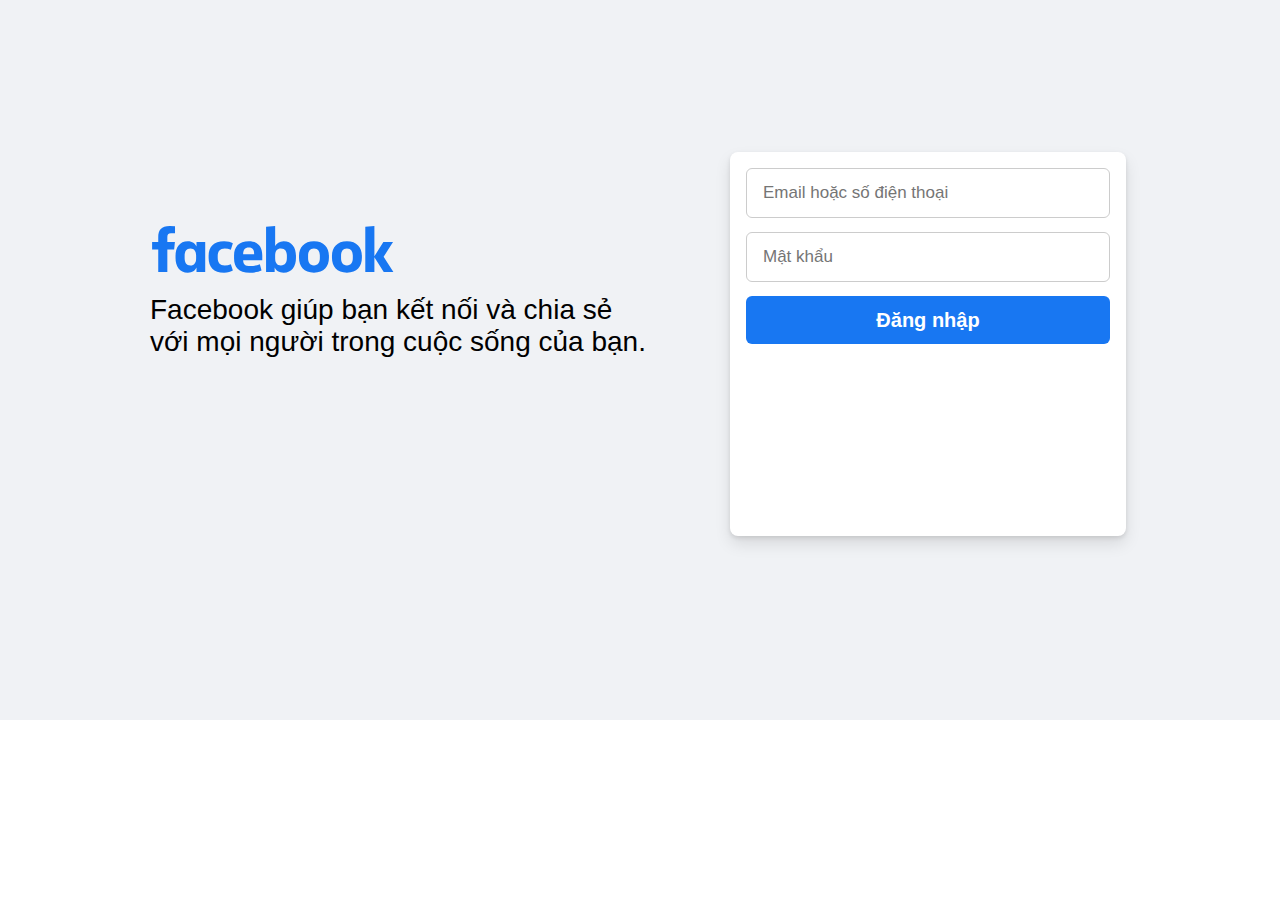
==== index.html @ 03aedb8f "login" ====
<!DOCTYPE html>
<html lang="en">
<head>
    <meta charset="UTF-8">
    <meta http-equiv="X-UA-Compatible" content="IE=edge">
    <meta name="viewport" content="width=device-width, initial-scale=1.0">
    <link rel="icon" type="image/x-icon" href="./img/icon.webp">
    <link rel="stylesheet" href="./style/login.css">
    <title>Facebook - Đăng nhập hoặc đăng kí</title>
</head>
<body>
    <main>
        <div class="fb-content">
            <div class="content-center">
                <div class="title">
                    <img src="./img/facebookBlue.svg" alt="Facebook">
                    <h2>Facebook giúp bạn kết nối và chia sẻ với mọi người trong cuộc sống của bạn.</h2>
                </div>
                <div class="login-form">
                    <form>
                        <div class="input-form">
                            <input type="text" placeholder="Email hoặc số điện thoại">
                        </div>
                        <div class="input-form">
                            <input type="password" placeholder="Mật khẩu">
                        </div>
                        <div class="submit">
                            <button type="submit">Đăng nhập</button>
                        </div>
                    </form>
                </div>
            </div>
        </div>
    </main>
</body>
</html>
---- style/login.css ----
*{
    margin: 0;
    padding: 0;
}
:root{
    --color-bg: rgb(240, 242, 245);
    --mau-chu-dao: #1877f2;
}
.fb-content{
    display: flex;
    height: 720px;
    background-color: var(--color-bg);
}
.fb-content .content-center{
    display: flex;
    width: 980px;
    height: 496px;
    padding: 20px 0px;
    margin: auto;
}
.title{
    width: 580px;
}
.title img{
    height: 106px;
    margin: -28px;
    padding: 112px 0px 16px 0px;
}
.title h2{
    font-size: 28px;
    font-weight: normal;
    font-family: Arial, Helvetica, sans-serif;
    width: 500px;
}
.login-form{
    width: 396px;
    height: 350px;
    background-color: #ffff;
    box-shadow: 0 2px 4px rgb(0 0 0 / 10%), 0 8px 16px rgb(0 0 0 / 10%);
    border-radius: 8px;
    margin-top: 40px;
    padding-top: 10px;
    padding-bottom: 24px;
}
.login-form .input-form{
    height: 52px;
    padding: 6px 0px;
    text-align: center;
}
.login-form .input-form > input{
    width: 330px;
    padding: 14px 16px;
    border: 1px solid #ccc;
    border-radius: 6px;
    font-size: 17px;
}
input[type=text]:focus {
    border: 1px solid var(--mau-chu-dao);
    outline: none;
}
input[type=password]:focus {
    border: 1px solid var(--mau-chu-dao);
    outline: none;
}

.login-form .submit{
    padding-top: 6px;
    text-align: center;
}
.login-form .submit button{
    background-color: var(--mau-chu-dao);
    color: #ffff;
    font-size: 20px;
    line-height: 48px;
    border: none;
    border-radius: 6px;
    width: 364px;
    font-weight: bold;
}
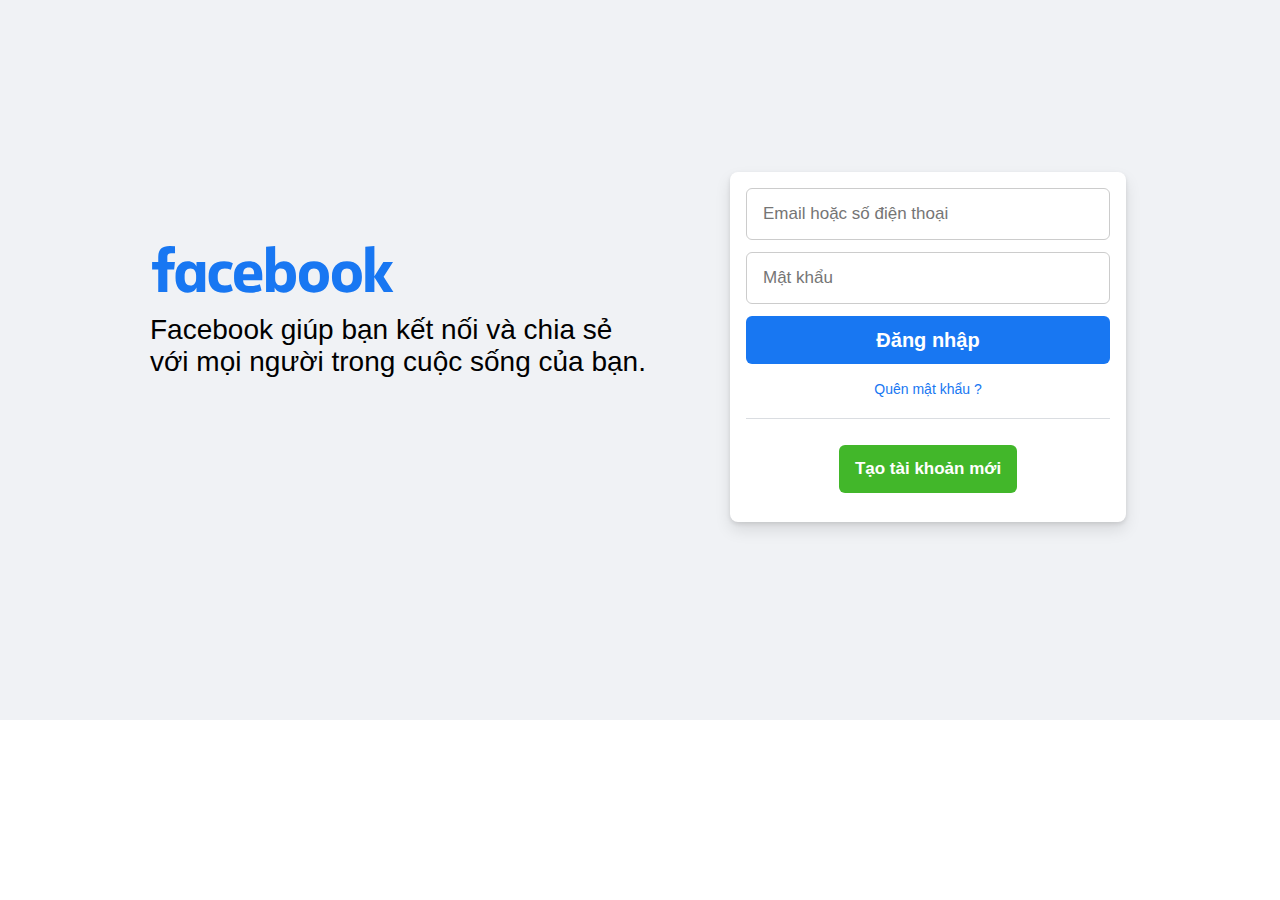
==== commit fd4ff74d: "login v1.1" ====
--- a/index.html
+++ b/index.html
@@ -18,19 +18,29 @@
                 </div>
                 <div class="login-form">
                     <form>
-                        <div class="input-form">
+                        <div class="box-input-form">
                             <input type="text" placeholder="Email hoặc số điện thoại">
                         </div>
-                        <div class="input-form">
+                        <div class="box-input-form">
                             <input type="password" placeholder="Mật khẩu">
                         </div>
-                        <div class="submit">
+                        <div class="box-submit">
                             <button type="submit">Đăng nhập</button>
+                        </div>
+                        <div class="box-forget-pass">
+                            <a href="#" class="forget-pass">Quên mật khẩu ?</a>
+                        </div>
+                        <div class="break">
+                            <hr>
+                        </div>
+                        <div class="box-register">
+                            <a href="#" class="register">Tạo tài khoản mới</a>
                         </div>
                     </form>
                 </div>
             </div>
         </div>
+        
     </main>
 </body>
 </html>--- a/style/login.css
+++ b/style/login.css
@@ -1,6 +1,8 @@
 *{
     margin: 0;
     padding: 0;
+    font-family: Arial, Helvetica, sans-serif;
+    box-sizing: border-box;
 }
 :root{
     --color-bg: rgb(240, 242, 245);
@@ -25,6 +27,7 @@
     height: 106px;
     margin: -28px;
     padding: 112px 0px 16px 0px;
+    box-sizing: unset;
 }
 .title h2{
     font-size: 28px;
@@ -39,16 +42,15 @@
     box-shadow: 0 2px 4px rgb(0 0 0 / 10%), 0 8px 16px rgb(0 0 0 / 10%);
     border-radius: 8px;
     margin-top: 40px;
-    padding-top: 10px;
-    padding-bottom: 24px;
+    padding: 10px 16px 24px 16px;
 }
-.login-form .input-form{
-    height: 52px;
+.login-form .box-input-form{
     padding: 6px 0px;
     text-align: center;
 }
-.login-form .input-form > input{
-    width: 330px;
+.login-form .box-input-form input{
+    width: 100%;
+    height: 52px;
     padding: 14px 16px;
     border: 1px solid #ccc;
     border-radius: 6px;
@@ -63,17 +65,51 @@
     outline: none;
 }
 
-.login-form .submit{
+.login-form .box-submit{
     padding-top: 6px;
     text-align: center;
 }
-.login-form .submit button{
+.login-form .box-submit button{
     background-color: var(--mau-chu-dao);
     color: #ffff;
+    width: 100%;
     font-size: 20px;
     line-height: 48px;
     border: none;
     border-radius: 6px;
-    width: 364px;
     font-weight: bold;
+}
+.login-form .box-forget-pass{
+    margin-top: 16px;
+    text-align: center;
+}
+.login-form .box-forget-pass .forget-pass{
+    font-size: 14px;
+    font-weight: 500;
+    color: var(--mau-chu-dao);
+    text-decoration: none;
+}
+.login-form .break{
+    margin: 20px 0px;
+}
+.login-form .break hr{
+    background-color: #dadde1;
+    height: 1px;
+    border: none;
+}
+.login-form .box-register{
+    padding-top: 6px;
+    text-align: center;
+}
+.login-form .box-register .register{
+    display: inline-block;
+    text-decoration: none;
+    font-size: 17px;
+    font-weight: bold;
+    padding: 0px 16px;
+    background-color: #42b72a;
+    color: #fff;
+    height: 48px;
+    line-height: 48px;
+    border-radius: 6px;
 }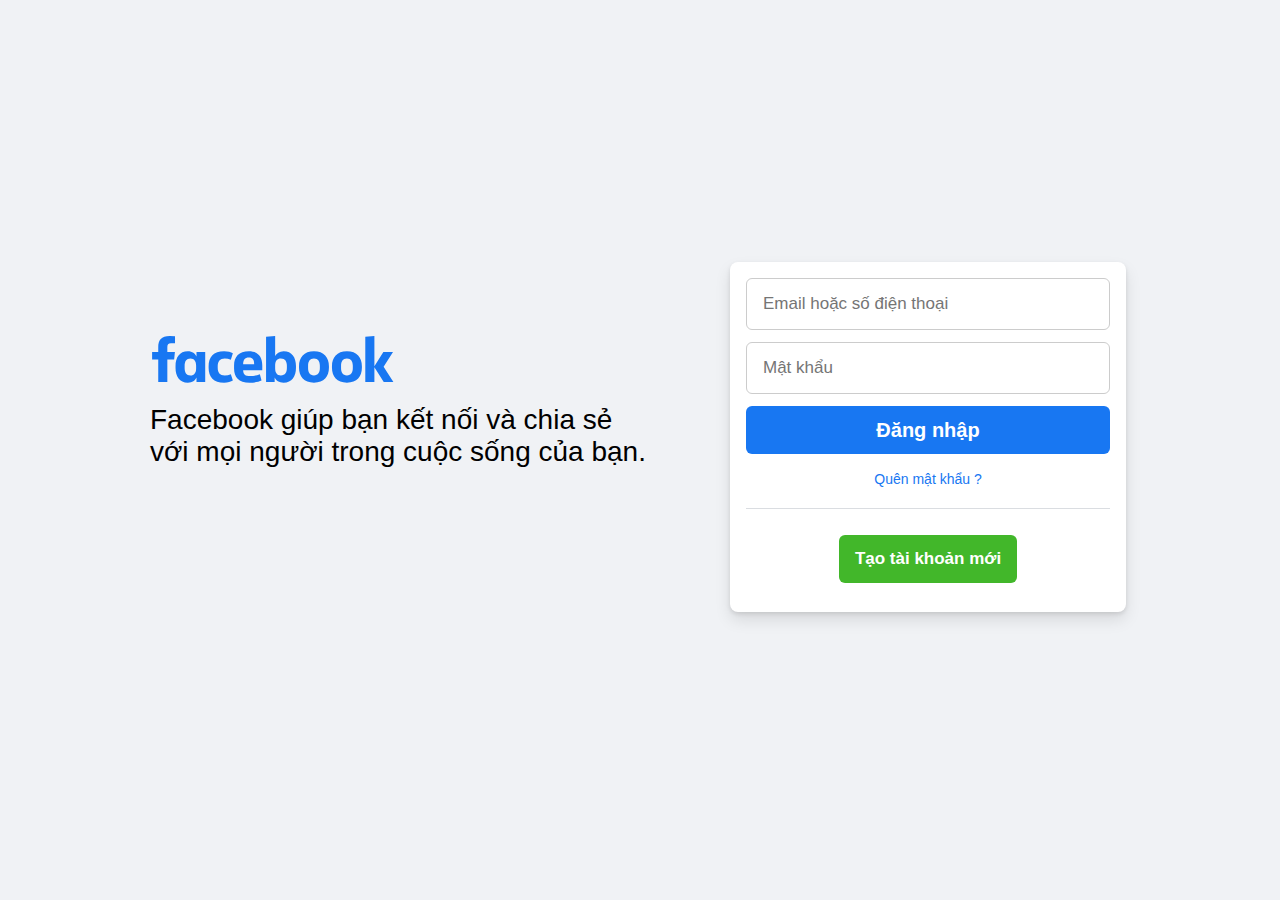
==== commit 1acb0b2c: "finish header+nav" ====
--- a/index.html
+++ b/index.html
@@ -17,15 +17,15 @@
                     <h2>Facebook giúp bạn kết nối và chia sẻ với mọi người trong cuộc sống của bạn.</h2>
                 </div>
                 <div class="login-form">
-                    <form>
+                    <form action="./home.html">
                         <div class="box-input-form">
-                            <input type="text" placeholder="Email hoặc số điện thoại">
+                            <input type="text" placeholder="Email hoặc số điện thoại" class="account" required>
                         </div>
                         <div class="box-input-form">
-                            <input type="password" placeholder="Mật khẩu">
+                            <input type="password" placeholder="Mật khẩu" class="pass" required>
                         </div>
-                        <div class="box-submit">
-                            <button type="submit">Đăng nhập</button>
+                        <div class="box-btn-login">
+                            <button class="btn-login" type="submit">Đăng nhập</button>
                         </div>
                         <div class="box-forget-pass">
                             <a href="#" class="forget-pass">Quên mật khẩu ?</a>
@@ -34,13 +34,130 @@
                             <hr>
                         </div>
                         <div class="box-register">
-                            <a href="#" class="register">Tạo tài khoản mới</a>
+                            <a href="#show-dialog" class="register">Tạo tài khoản mới</a>
                         </div>
                     </form>
                 </div>
             </div>
         </div>
-        
+
+        <!-- dialog -->
+        <div id="show-dialog" class="dialog">
+            <div class="box-dialog">
+                <div class="box-title-register">
+                    <h3>Đăng ký</h3>
+                    <p>Nhanh chóng và dễ dàng.</p>
+                    <a href="#" class="close-dialog">&times;</a>
+                </div>
+                <div class="box-form-register">
+                    <form>
+                        <div class="box-fullname">
+                            <div>
+                                <input type="text" placeholder="Họ" class="lastname">
+                            </div>
+                            <div>
+                                <input type="text" placeholder="Tên">
+                            </div>
+                        </div>
+                        <div class="box-new-acount">
+                            <input type="text" placeholder="Số di động hoặc email" id="">
+                        </div>
+                        <div class="box-new-acount">
+                            <input type="password" placeholder="Mật khẩu mới">
+                        </div>
+                        <div class="box-lable">Ngày sinh</div>
+                        <div class="box-birthday">
+                            <div>
+                                <select class="day">
+                                    <option>1</option>
+                                    <option>2</option>
+                                    <option>3</option>
+                                    <option>4</option>
+                                    <option>5</option>
+                                    <option>6</option>
+                                    <option>7</option>
+                                    <option>8</option>
+                                    <option>9</option>
+                                    <option>10</option>
+                                    <option>11</option>
+                                    <option>12</option>
+                                    <option>13</option>
+                                    <option>14</option>
+                                    <option>15</option>
+                                    <option>16</option>
+                                    <option>17</option>
+                                    <option>18</option>
+                                    <option>19</option>
+                                    <option>20</option>
+                                    <option>21</option>
+                                    <option>22</option>
+                                    <option>23</option>
+                                    <option>24</option>
+                                    <option>25</option>
+                                    <option>26</option>
+                                    <option>27</option>
+                                    <option>28</option>
+                                    <option>29</option>
+                                    <option>30</option>
+                                    <option>31</option>
+                                </select>
+                            </div>
+                            <div>
+                                <select class="month">
+                                    <option >Tháng 1</option>
+                                    <option >Tháng 2</option>
+                                    <option >Tháng 3</option>
+                                    <option >Tháng 4</option>
+                                    <option >Tháng 5</option>
+                                    <option >Tháng 6</option>
+                                    <option >Tháng 7</option>
+                                    <option >Tháng 8</option>
+                                    <option >Tháng 9</option>
+                                    <option >Tháng 10</option>
+                                    <option >Tháng 11</option>
+                                    <option >Tháng 12</option>
+                                </select>
+                            </div>
+                            <div>
+                                <select class="year">
+                                    <option>2010</option>
+                                    <option>2009</option>
+                                    <option>2008</option>
+                                    <option>2007</option>
+                                    <option>2006</option>
+                                    <option>2005</option>
+                                    <option>2004</option>
+                                    <option>2003</option>
+                                    <option>2002</option>
+                                    <option>2001</option>
+                                </select>
+                            </div>
+                        </div>
+                        <div class="box-lable">Giới tính</div>
+                        <div class="box-gender">
+                            <div>
+                                <label for="female">Nữ</label>
+                                <input type="radio" name="gender" id="female">
+                            </div>
+                            <div>
+                                <label for="male">Nam</label>
+                                <input type="radio" name="gender" id="male">
+                            </div>
+                            <div>
+                                <label for="other">Khác</label>
+                                <input type="radio" name="gender" id="other">
+                            </div>
+                        </div>
+                        <p class="info-fb">Người dùng dịch vụ của chúng tôi có thể đã tải thông tin liên hệ của bạn lên Facebook. <a href="#show-dialog">Tìm hiểu thêm.</a></p>
+                        <p>Bằng cách nhấp vào Đăng ký, bạn đồng ý với Điều khoản, Chính sách quyền riêng tư và Chính sách cookie của chúng tôi. Bạn có thể nhận được thông báo của chúng tôi qua SMS và hủy nhận bất kỳ lúc nào.</p>
+                        <div class="box-btn-register">
+                            <button type="submit" class="btn-register">Đăng ký</button>
+                        </div>
+                    </form>
+                </div>
+            </div>
+        </div>
+        <!-- end dialog -->
     </main>
 </body>
 </html>--- a/style/login.css
+++ b/style/login.css
@@ -7,18 +7,27 @@
 :root{
     --color-bg: rgb(240, 242, 245);
     --mau-chu-dao: #1877f2;
+    --mau-boder: #dadde1;
+    --mau-chu-chu-form: #606770;
 }
 .fb-content{
-    display: flex;
-    height: 720px;
+    /* position: relative; */
+    display: flex;
+    justify-content: center;
+    align-items: center;
+    height: 100vh;
     background-color: var(--color-bg);
 }
 .fb-content .content-center{
+    /* position: absolute; */
+    /* top: 50%;
+    left: 50%;
+    transform: translate(-50%, -50%); */
     display: flex;
     width: 980px;
     height: 496px;
     padding: 20px 0px;
-    margin: auto;
+    /* margin: auto; */
 }
 .title{
     width: 580px;
@@ -56,20 +65,20 @@
     border-radius: 6px;
     font-size: 17px;
 }
-input[type=text]:focus {
+input[class=account]:focus {
     border: 1px solid var(--mau-chu-dao);
     outline: none;
 }
-input[type=password]:focus {
+input[class=pass]:focus {
     border: 1px solid var(--mau-chu-dao);
     outline: none;
 }
 
-.login-form .box-submit{
+.login-form .box-btn-login{
     padding-top: 6px;
     text-align: center;
 }
-.login-form .box-submit button{
+.login-form .box-btn-login .btn-login{
     background-color: var(--mau-chu-dao);
     color: #ffff;
     width: 100%;
@@ -79,6 +88,10 @@
     border-radius: 6px;
     font-weight: bold;
 }
+.login-form .box-btn-login .btn-login:hover{
+    background-color: #166fe5;
+    cursor: pointer;
+}
 .login-form .box-forget-pass{
     margin-top: 16px;
     text-align: center;
@@ -93,7 +106,7 @@
     margin: 20px 0px;
 }
 .login-form .break hr{
-    background-color: #dadde1;
+    background-color: var(--mau-boder);
     height: 1px;
     border: none;
 }
@@ -112,4 +125,151 @@
     height: 48px;
     line-height: 48px;
     border-radius: 6px;
-}+}
+
+/* dialog register */
+
+.dialog{
+    position: fixed;
+    top: 0;
+    bottom: 0;
+    left: 0;
+    right: 0;
+    display: flex;
+    justify-content: center;
+    align-items: center;
+    background-color: rgba(255,255,255,0.8);
+    visibility: hidden;
+}
+.dialog:target{
+    visibility: visible;
+}
+.box-dialog{
+    position: relative;
+    width: 432px;
+    background-color: #fff;
+    border-radius: 6px;
+    box-shadow: 0 2px 4px rgb(0 0 0 / 10%), 0 8px 16px rgb(0 0 0 / 10%);
+}
+.box-title-register{
+    height: 82px;
+    padding: 10px 16px;
+    border-bottom: 1px solid var(--mau-boder);
+}
+.box-title-register > h3{
+    font-size: 32px;
+    line-height: 38px;
+}
+.box-title-register > p{
+    color: var(--mau-chu-chu-form);
+    font-size: 15px;
+    line-height: 24px;
+}
+.close-dialog{
+    position:absolute;
+    top: 5px;
+    right: 10px;
+    text-decoration: none;
+    color: #000;
+    font-size: 26px;
+}
+.box-form-register{
+    padding: 16px;
+}
+.box-form-register input{
+    height: 40px;
+    padding: 12px;
+    border-radius: 6px;
+    border: 1px solid var(--mau-boder);
+}
+.box-form-register .box-fullname{
+    display: flex;
+    justify-content: space-between;
+    margin-bottom: 10px;
+}
+.box-form-register .box-fullname input{
+    width: 194px;
+}
+.box-form-register .box-new-acount{
+    display: flex;
+    margin-bottom: 10px;
+}
+.box-form-register .box-new-acount > input{
+    flex: 1;
+}
+
+.box-form-register .box-lable{
+    font-size: 12px;
+    color: var(--mau-chu-chu-form);
+}
+
+.box-form-register .box-birthday{
+    display: flex;
+    justify-content: space-between;
+    margin-bottom: 10px;
+}
+
+.box-form-register .box-birthday select{
+    height: 36px;
+    width: 125px;
+    border-radius: 6px;
+    border: 1px solid var(--mau-boder);
+    padding: 8px;
+    font-size: 15px;
+    line-height: 20px;
+}
+
+.box-form-register .box-gender{
+    display: flex;
+    justify-content: space-between;
+}
+.box-form-register .box-gender > div{
+    position: relative;
+    border: 1px solid var(--mau-boder);
+    border-radius: 6px;
+    height: 36px;
+    width: 125px;
+}
+.box-form-register .box-gender label{
+    font-size: 15px;
+    width: 100%;
+    line-height: 36px;
+    padding: 0 28px 0 10px;
+    display: inline-block;
+}
+.box-form-register .box-gender input{
+    height: 36px;
+    position: absolute;
+    right: 10px;
+
+}
+.box-form-register form > p{
+    font-size: 11px;
+    color: var(--mau-chu-chu-form);
+}
+.box-form-register .info-fb{
+    margin: 10px 0;
+}
+.box-form-register .info-fb a{
+    text-decoration: none;
+}
+.box-btn-register{
+    text-align: center;
+}
+.box-btn-register .btn-register{
+    background-color: #00a400;
+    border-radius: 6px;
+    color: #fff;
+    font-size: 18px;
+    margin: 10px 0px;
+    border: none;
+    height: 36px;
+    width: 194px;
+    padding: 0px 32px;
+    font-weight: bold;
+}
+.box-btn-register .btn-register:hover{
+    cursor: pointer;
+    background: linear-gradient(#79bc64, #578843);
+}
+/* end dialog register */